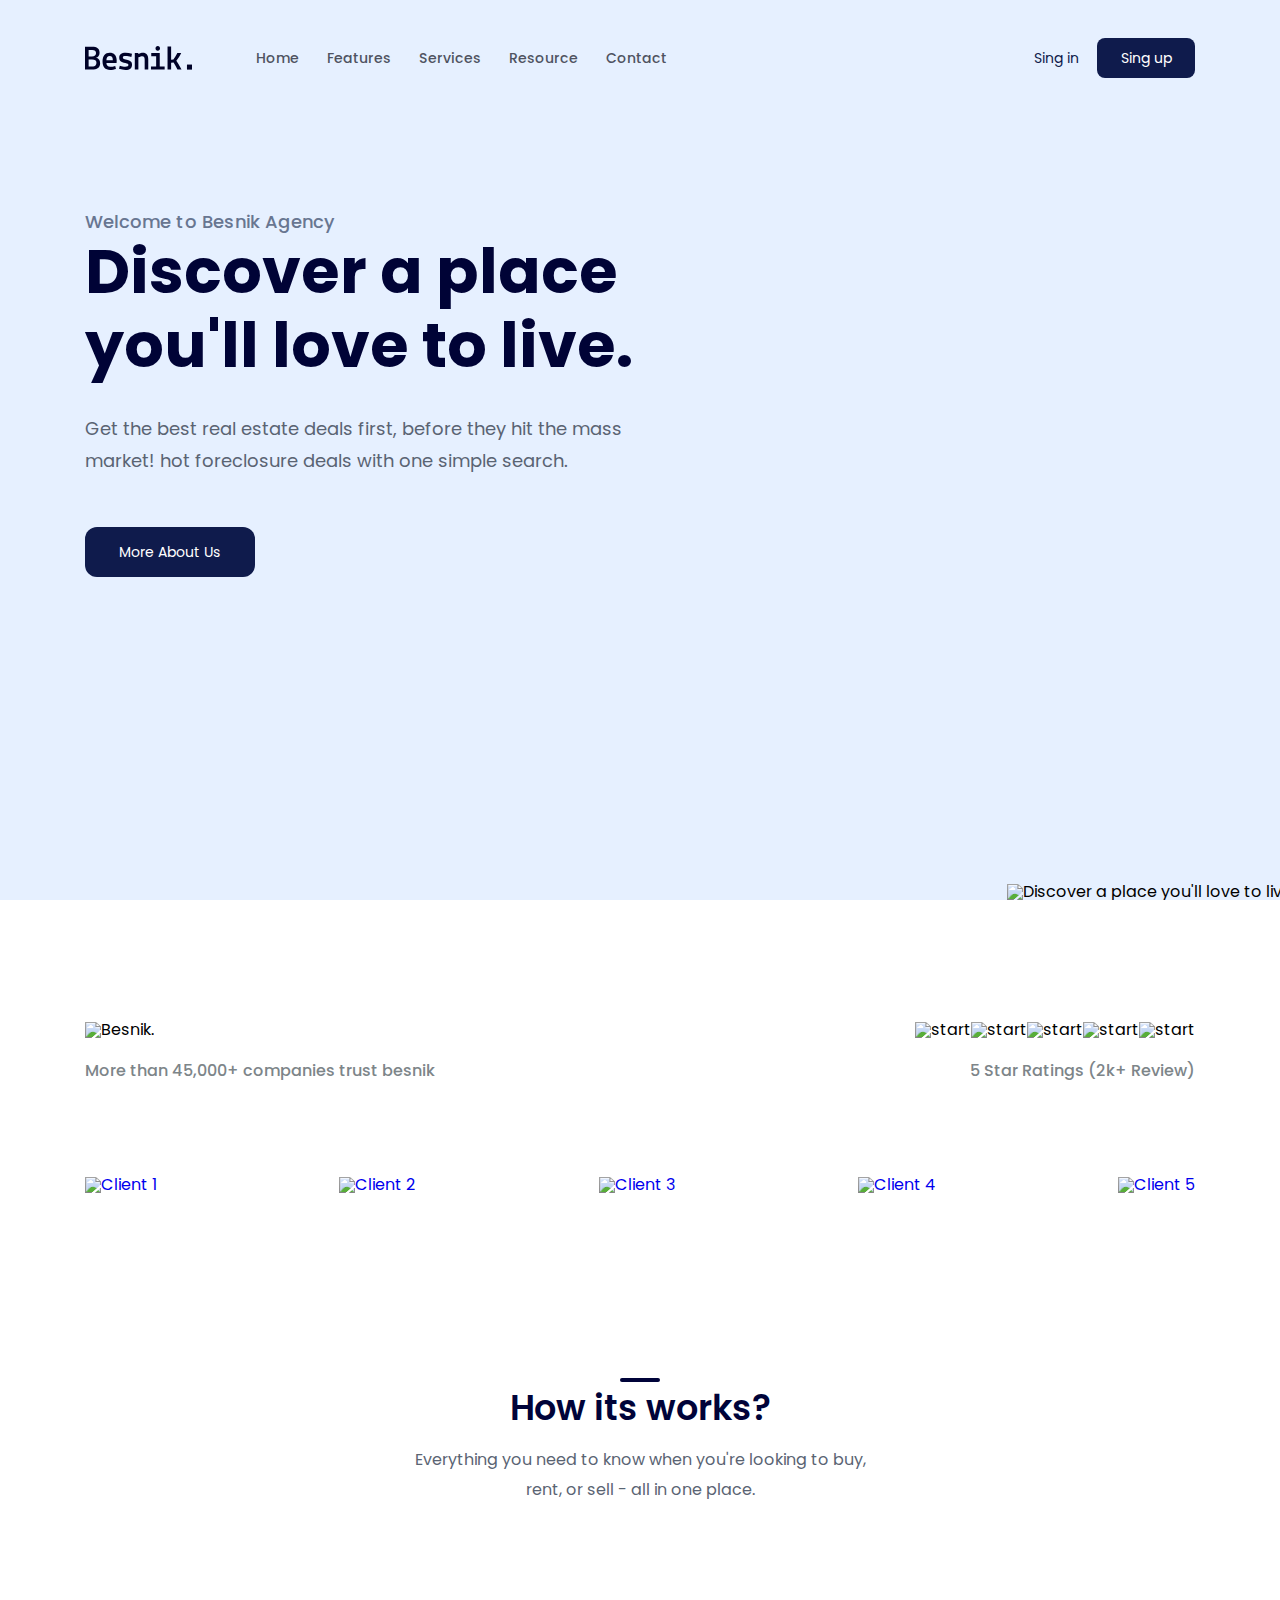
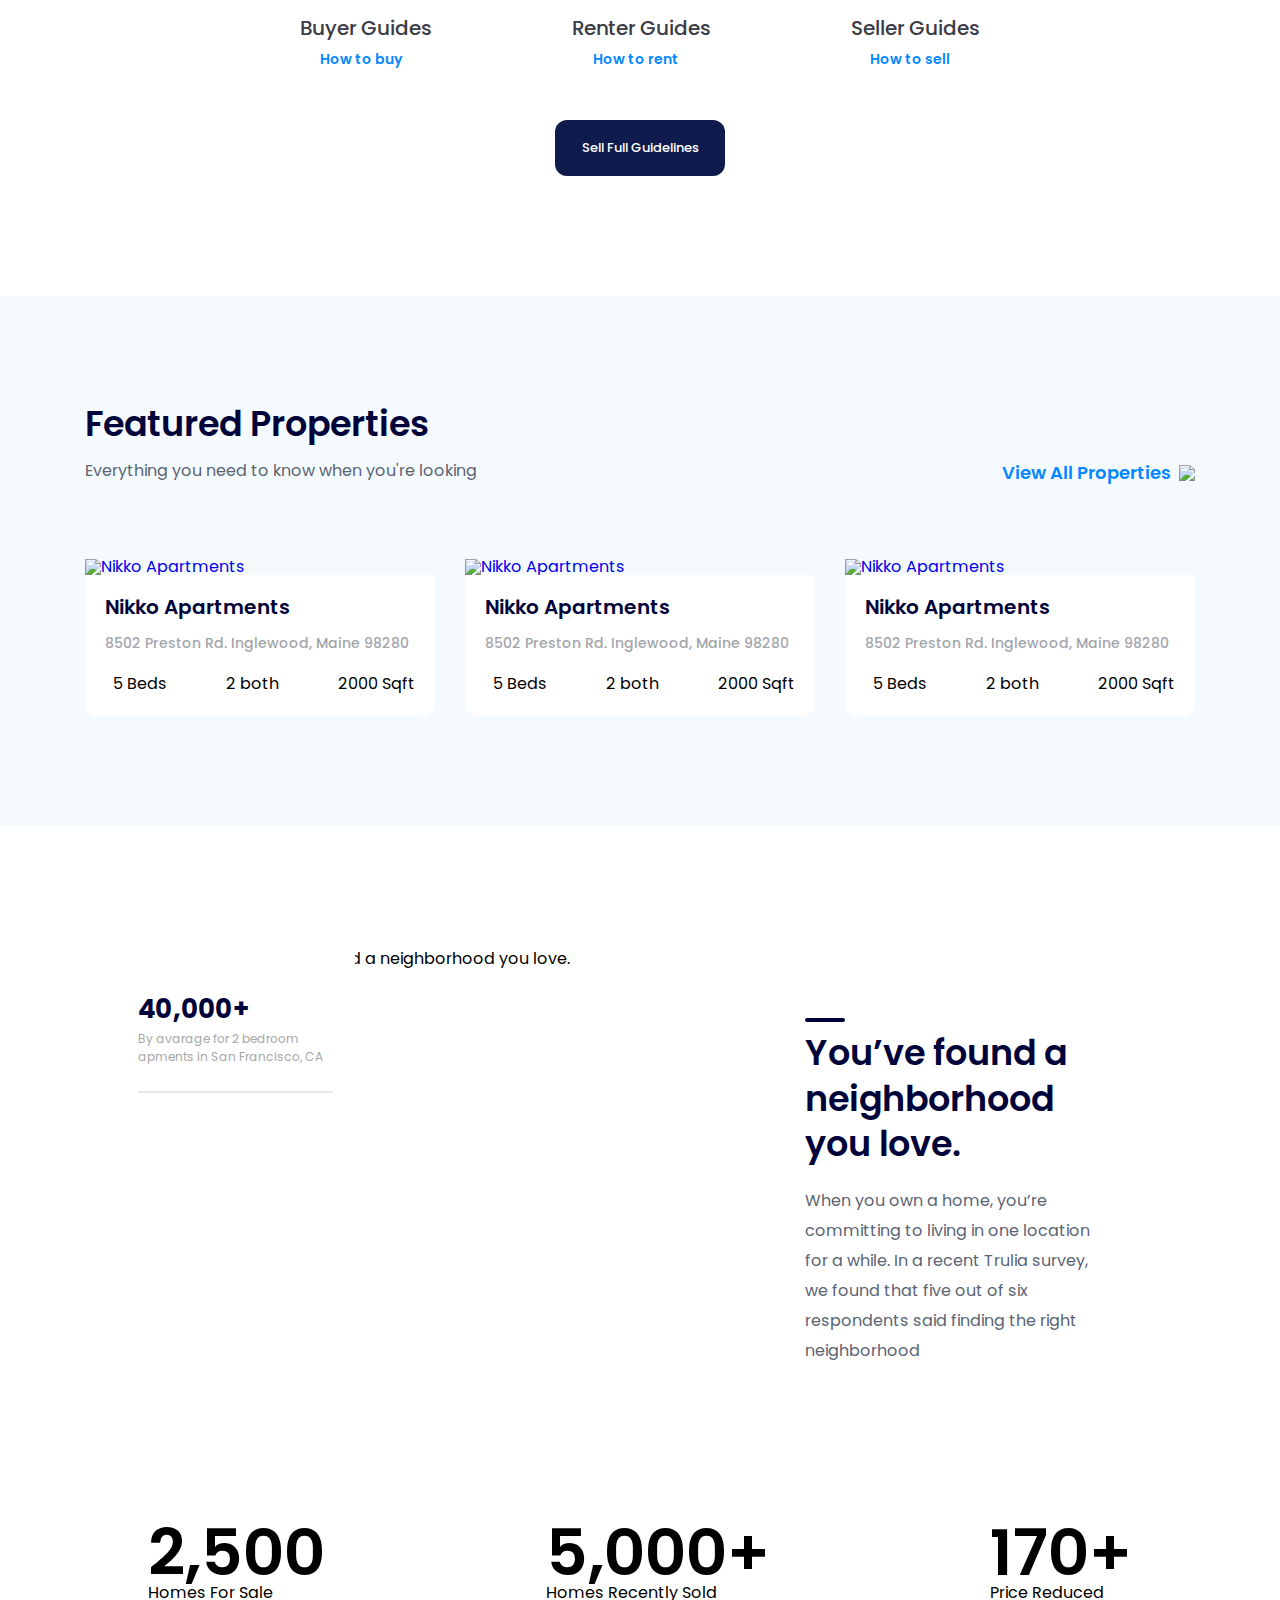
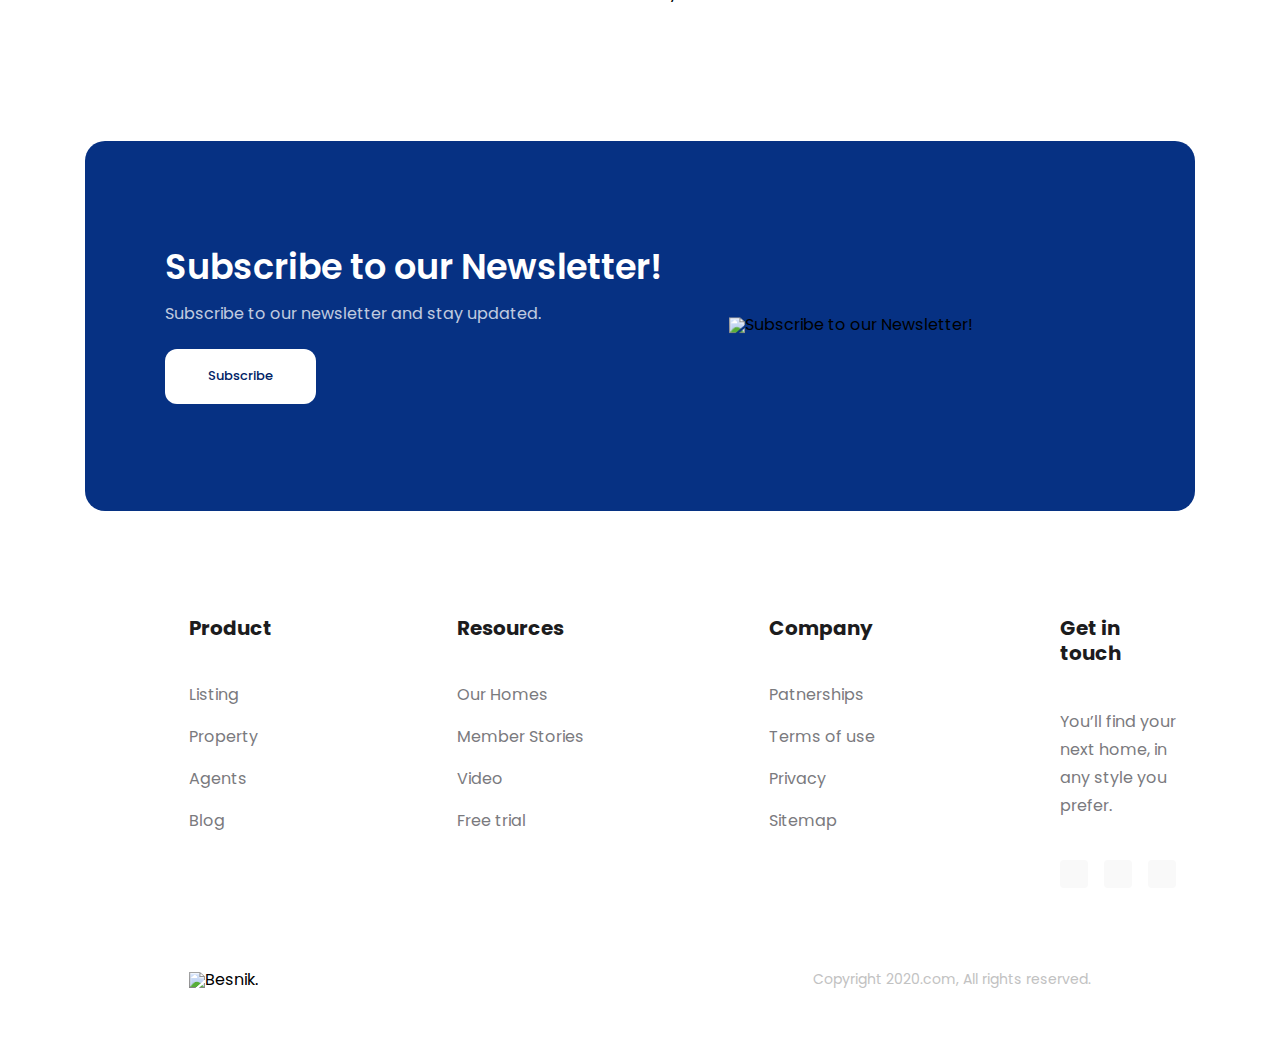
==== project-1/index.html @ ed8b2996 "first commit" ====
<!DOCTYPE html>
<html lang="en">
    <head>
        <meta charset="UTF-8" />
        <meta http-equiv="X-UA-Compatible" content="IE=edge" />
        <meta name="viewport" content="width=device-width, initial-scale=1.0" />
        <title>Project 01</title>
        <link rel="stylesheet" href="./assets/css/reset.css" />
        <link rel="stylesheet" href="./assets/fonts/stylesheet.css" />
        <link rel="stylesheet" href="./assets/css/style.css" />
    </head>
    <body>
        <main>
            <!-- Header -->
            <header class="header">
                <div class="content">
                    <!-- navbar -->
                    <nav class="navbar">
                        <img src="./assets/img/logo.svg" alt="Besnik." />
                        <ul>
                            <li><a href="#!">Home</a></li>
                            <li><a href="#!">Features</a></li>
                            <li><a href="#!">Services</a></li>
                            <li><a href="#!">Resource</a></li>
                            <li><a href="#!">Contact</a></li>
                        </ul>
                        <div class="actions">
                            <a href="#!" class="link-action">Sing in</a
                            ><a href="#!" class="btn btn-action">Sing up</a>
                        </div>
                    </nav>

                    <!-- hero -->
                    <div class="hero">
                        <div class="info">
                            <p class="sub-title">Welcome to Besnik Agency</p>
                            <h1 class="title">Discover a place you'll love to live.</h1>
                            <p class="desc">
                                Get the best real estate deals first, before they hit the
                                mass market! hot foreclosure deals with one simple search.
                            </p>
                            <a href="#!" class="btn hero-cta">More About Us</a>
                        </div>
                        <img
                            src="/assets/img/hero-img.svg"
                            class="hero-img"
                            alt="Discover a place you'll love to live."
                        />
                    </div>
                </div>
            </header>

            <!-- Clients -->
            <div class="clients">
                <div class="content">
                    <div class="row">
                        <img src="/assets/img/logo.svg" alt="Besnik." class="logo" />
                        <div class="starts">
                            <img src="/assets/img//start.svg" alt="start" class="start" />
                            <img src="/assets/img//start.svg" alt="start" class="start" />
                            <img src="/assets/img//start.svg" alt="start" class="start" />
                            <img src="/assets/img//start.svg" alt="start" class="start" />
                            <img src="/assets/img//start.svg" alt="start" class="start" />
                        </div>
                    </div>
                    <div class="row info">
                        <p class="desc">More than 45,000+ companies trust besnik</p>
                        <p class="desc">5 Star Ratings (2k+ Review)</p>
                    </div>
                    <div class="row images">
                        <a href="#!"
                            ><img
                                src="/assets/img/logo-1.png"
                                alt="Client 1"
                                class="client"
                        /></a>
                        <a href="#!"
                            ><img
                                src="/assets/img/logo-2.png"
                                alt="Client 2"
                                class="client"
                        /></a>
                        <a href="#!"
                            ><img
                                src="/assets/img/logo-3.png"
                                alt="Client 3"
                                class="client"
                        /></a>
                        <a href="#!"
                            ><img
                                src="/assets/img/logo-4.png"
                                alt="Client 4"
                                class="client"
                        /></a>
                        <a href="#!"
                            ><img
                                src="/assets/img/logo-5.png"
                                alt="Client 5"
                                class="client"
                        /></a>
                    </div>
                </div>
            </div>

            <!-- Guides -->
            <div class="guides">
                <div class="content">
                    <h2 class="sub-title">How its works?</h2>
                    <p class="desc">
                        Everything you need to know when you're looking to buy, rent, or
                        sell - all in one place.
                    </p>
                    <ul class="list">
                        <li class="item">
                            <img src="/assets/img/icon-1.svg" alt="" class="icon" />
                            <p class="label">Buyer Guides</p>
                            <a href="#!" class="link"
                                >How to buy
                                <img src="/assets/img/arrow.svg" class="arrow" alt="" />
                            </a>
                        </li>
                        <li class="item">
                            <img src="/assets/img/icon-2.svg" alt="" class="icon" />
                            <p class="label">Renter Guides</p>
                            <a href="#!" class="link"
                                >How to rent
                                <img src="/assets/img/arrow.svg" class="arrow" alt="" />
                            </a>
                        </li>
                        <li class="item">
                            <img src="/assets/img/icon-2.svg" alt="" class="icon" />
                            <p class="label">Seller Guides</p>
                            <a href="#!" class="link"
                                >How to sell
                                <img src="/assets/img/arrow.svg" class="arrow" alt="" />
                            </a>
                        </li>
                    </ul>
                    <a href="#!" class="btn guide-cta">Sell Full Guidelines</a>
                </div>
            </div>

            <!-- Featured -->
            <div class="featured">
                <div class="content">
                    <h2 class="sub-title">Featured Properties</h2>
                    <div class="row">
                        <span>Everything you need to know when you're looking</span>
                        <a href="#1" class="link">
                            <span>View All Properties</span>
                            <img src="/assets/img/arrow.svg" class="arrow" />
                        </a>
                    </div>

                    <div class="list">
                        <div class="item">
                            <a href="#1">
                                <img
                                    src="/assets/img/feature-1.png"
                                    alt="Nikko Apartments"
                                    class="thumb"
                                />
                            </a>
                            <div class="body">
                                <h3 class="title"><a href="#1">Nikko Apartments</a></h3>
                                <p class="desc">
                                    8502 Preston Rd. Inglewood, Maine 98280
                                </p>
                                <div class="info">
                                    <div class="detail">
                                        <img
                                            src="/assets/img/beds.svg"
                                            alt=""
                                            class="icon"
                                        />
                                        <span class="label">5 Beds</span>
                                    </div>
                                    <div class="detail">
                                        <img
                                            src="/assets/img/both.svg"
                                            alt=""
                                            class="icon"
                                        />
                                        <span class="label">2 both</span>
                                    </div>
                                    <dic class="detail">
                                        <img
                                            src="/assets/img/sqft.svg"
                                            alt=""
                                            class="icon"
                                        />
                                        <span class="label">2000 Sqft</span>
                                    </dic>
                                </div>
                            </div>
                        </div>
                        <div class="item">
                            <a href="#1">
                                <img
                                    src="/assets/img/feature-2.png"
                                    alt="Nikko Apartments"
                                    class="thumb"
                                />
                            </a>
                            <div class="body">
                                <h3 class="title"><a href="#1">Nikko Apartments</a></h3>
                                <p class="desc">
                                    8502 Preston Rd. Inglewood, Maine 98280
                                </p>
                                <div class="info">
                                    <div class="detail">
                                        <img
                                            src="/assets/img/beds.svg"
                                            alt=""
                                            class="icon"
                                        />
                                        <span class="label">5 Beds</span>
                                    </div>
                                    <div class="detail">
                                        <img
                                            src="/assets/img/both.svg"
                                            alt=""
                                            class="icon"
                                        />
                                        <span class="label">2 both</span>
                                    </div>
                                    <dic class="detail">
                                        <img
                                            src="/assets/img/sqft.svg"
                                            alt=""
                                            class="icon"
                                        />
                                        <span class="label">2000 Sqft</span>
                                    </dic>
                                </div>
                            </div>
                        </div>
                        <div class="item">
                            <a href="#1">
                                <img
                                    src="/assets/img/feature-3.png"
                                    alt="Nikko Apartments"
                                    class="thumb"
                                />
                            </a>
                            <div class="body">
                                <h3 class="title">
                                    <a href="#1" class="line-clamp">Nikko Apartments</a>
                                </h3>
                                <p class="desc line-clamp" style="--line-clamp: 3">
                                    8502 Preston Rd. Inglewood, Maine 98280
                                </p>
                                <div class="info">
                                    <div class="detail">
                                        <img
                                            src="/assets/img/beds.svg"
                                            alt=""
                                            class="icon"
                                        />
                                        <span class="label">5 Beds</span>
                                    </div>
                                    <div class="detail">
                                        <img
                                            src="/assets/img/both.svg"
                                            alt=""
                                            class="icon"
                                        />
                                        <span class="label">2 both</span>
                                    </div>
                                    <dic class="detail">
                                        <img
                                            src="/assets/img/sqft.svg"
                                            alt=""
                                            class="icon"
                                        />
                                        <span class="label">2000 Sqft</span>
                                    </dic>
                                </div>
                            </div>
                        </div>
                    </div>
                </div>
            </div>

            <!-- Stats -->
            <div class="stats">
                <div class="content">
                    <div class="row">
                        <div class="img-block">
                            <img
                                class="image"
                                src="/assets/img/img.avif"
                                alt="You’ve found a neighborhood you love."
                            />

                            <!-- Trend -->
                            <div class="stats-trend">
                                <div class="row">
                                    <strong class="value">40,000+</strong>
                                    <img
                                        src="/assets/img/arrow-trend.svg"
                                        alt=""
                                        class="icon"
                                    />
                                </div>
                                <p class="desc">
                                    By avarage for 2 bedroom apments in San Francisco, CA
                                </p>
                                <div class="separate"></div>

                                <!-- Avatar -->
                                <div class="avatar-block">
                                    <div class="avatar-group">
                                        <img
                                            src="/assets/img/avatar.jpg"
                                            alt=""
                                            class="avatar"
                                        />
                                        <img
                                            src="/assets/img/avatar-2.jpg"
                                            alt=""
                                            class="avatar"
                                        />
                                    </div>
                                    <div class="avatar-group">
                                        <img
                                            src="/assets/img/avatar.jpg"
                                            alt=""
                                            class="avatar"
                                        />
                                        <img
                                            src="/assets/img/avatar-2.jpg"
                                            alt=""
                                            class="avatar"
                                        />
                                        <img
                                            src="/assets/img/avatar.jpg"
                                            alt=""
                                            class="avatar"
                                        />
                                        <img
                                            src="/assets/img/avatar-2.jpg"
                                            alt=""
                                            class="avatar"
                                        />
                                    </div>
                                    <div class="avatar-group">
                                        <img
                                            src="/assets/img/avatar.jpg"
                                            alt=""
                                            class="avatar"
                                        />
                                        <img
                                            src="/assets/img/avatar-2.jpg"
                                            alt=""
                                            class="avatar"
                                        />
                                        <img
                                            src="/assets/img/avatar.jpg"
                                            alt=""
                                            class="avatar"
                                        />
                                    </div>
                                    <div class="avatar-group">
                                        <img
                                            src="/assets/img/avatar-1.jfif"
                                            alt=""
                                            class="avatar"
                                        />
                                        <img
                                            src="/assets/img/avatar-3.jfif"
                                            alt=""
                                            class="avatar"
                                        />
                                        <img
                                            src="/assets/img/avatar-1.jfif"
                                            alt=""
                                            class="avatar"
                                        />
                                        <img
                                            src="/assets/img/avatar-3.jfif"
                                            alt=""
                                            class="avatar"
                                        />
                                    </div>
                                    <div class="avatar-group">
                                        <img
                                            src="/assets/img/avatar-1.jfif"
                                            alt=""
                                            class="avatar"
                                        />
                                        <img
                                            src="/assets/img/avatar-3.jfif"
                                            alt=""
                                            class="avatar"
                                        />
                                    </div>
                                    <div class="avatar-group">
                                        <img
                                            src="/assets/img/avatar-1.jfif"
                                            alt=""
                                            class="avatar"
                                        />
                                        <img
                                            src="/assets/img/avatar-3.jfif"
                                            alt=""
                                            class="avatar"
                                        />
                                    </div>
                                    <div class="avatar-group">
                                        <img
                                            src="/assets/img/avatar-1.jfif"
                                            alt=""
                                            class="avatar"
                                        />
                                        <img
                                            src="/assets/img/avatar-3.jfif"
                                            alt=""
                                            class="avatar"
                                        />
                                    </div>
                                </div>
                            </div>
                        </div>
                        <div class="info">
                            <h2 class="sub-title">
                                You’ve found a neighborhood you love.
                            </h2>
                            <p class="desc">
                                When you own a home, you’re committing to living in one
                                location for a while. In a recent Trulia survey, we found
                                that five out of six respondents said finding the right
                                neighborhood
                            </p>
                        </div>
                    </div>
                    <div class="row-qty">
                        <div class="qty-item">
                            <strong class="value">2,500</strong>
                            <p class="desc">Homes For Sale</p>
                        </div>
                        <div class="qty-item">
                            <strong class="value">5,000+</strong>
                            <p class="desc">Homes Recently Sold</p>
                        </div>
                        <div class="qty-item">
                            <strong class="value">170+</strong>
                            <p class="desc">Price Reduced</p>
                        </div>
                    </div>
                </div>
            </div>

            <!-- Subscriptions -->
            <div class="subscriptions">
                <div class="content">
                    <div class="body">
                        <div class="info">
                            <h2 class="sub-title line-clamp">
                                Subscribe to our Newsletter!
                            </h2>
                            <div class="desc line-clamp" style="--line-clamp: 3">
                                Subscribe to our newsletter and stay updated.
                            </div>
                            <a href="#!" class="link btn">Subscribe</a>
                        </div>
                        <img
                            src="/assets/img/newletter.svg"
                            alt="Subscribe to our Newsletter!"
                            class="image"
                        />
                    </div>
                </div>
            </div>

            <!-- Footer -->
            <footer class="footer">
                <div class="content">
                    <div class="row">
                        <div class="column">
                            <h3 class="heading">Product</h3>
                            <ul class="list">
                                <li class="item">
                                    <a href="#!" class="link">Listing</a>
                                </li>
                                <li class="item">
                                    <a href="#!" class="link">Property</a>
                                </li>
                                <li class="item">
                                    <a href="#!" class="link">Agents</a>
                                </li>
                                <li class="item">
                                    <a href="#!" class="link">Blog</a>
                                </li>
                            </ul>
                        </div>
                        <div class="column">
                            <h3 class="heading">Resources</h3>
                            <ul class="list">
                                <li class="item">
                                    <a href="#!" class="link">Our Homes</a>
                                </li>
                                <li class="item">
                                    <a href="#!" class="link">Member Stories</a>
                                </li>
                                <li class="item">
                                    <a href="#!" class="link">Video</a>
                                </li>
                                <li class="item">
                                    <a href="#!" class="link">Free trial</a>
                                </li>
                            </ul>
                        </div>
                        <div class="column">
                            <h3 class="heading">Company</h3>
                            <ul class="list">
                                <li class="item">
                                    <a href="#!" class="link">Patnerships</a>
                                </li>
                                <li class="item">
                                    <a href="#!" class="link">Terms of use</a>
                                </li>
                                <li class="item">
                                    <a href="#!" class="link">Privacy</a>
                                </li>
                                <li class="item">
                                    <a href="#!" class="link">Sitemap</a>
                                </li>
                            </ul>
                        </div>
                        <div class="column">
                            <h3 class="heading">Get in touch</h3>
                            <p class="desc">
                                You’ll find your next home, in any style you prefer.
                            </p>
                            <div class="socials">
                                <a href="#!" class="social-link">
                                    <img
                                        src="/assets/img/facebook.svg"
                                        alt=""
                                        class="social-icon"
                                    />
                                </a>
                                <a href="#!" class="social-link">
                                    <img
                                        src="/assets/img/twitter.svg"
                                        alt=""
                                        class="social-icon"
                                    />
                                </a>
                                <a href="#!" class="social-link">
                                    <img
                                        src="/assets/img//linkedin.svg"
                                        alt=""
                                        class="social-icon"
                                    />
                                </a>
                            </div>
                        </div>
                    </div>
                    <div class="row-copyright">
                        <img src="/assets/img/logo.svg" alt="Besnik." class="logo" />
                        <p class="copyright">Copyright 2020.com, All rights reserved.</p>
                    </div>
                </div>
            </footer>
        </main>
    </body>
</html>
---- project-1/assets/fonts/stylesheet.css ----
@font-face {
    font-family: 'Poppins';
    src: url('Poppins/Poppins-BoldItalic.woff2') format('woff2'),
        url('Poppins/Poppins-BoldItalic.woff') format('woff');
    font-weight: bold;
    font-style: italic;
    font-display: swap;
}

@font-face {
    font-family: 'Poppins';
    src: url('Poppins/Poppins-ExtraBold.woff2') format('woff2'),
        url('Poppins/Poppins-ExtraBold.woff') format('woff');
    font-weight: bold;
    font-style: normal;
    font-display: swap;
}

@font-face {
    font-family: 'Poppins';
    src: url('Poppins/Poppins-ExtraLightItalic.woff2') format('woff2'),
        url('Poppins/Poppins-ExtraLightItalic.woff') format('woff');
    font-weight: 200;
    font-style: italic;
    font-display: swap;
}

@font-face {
    font-family: 'Poppins';
    src: url('Poppins/Poppins-ExtraBoldItalic.woff2') format('woff2'),
        url('Poppins/Poppins-ExtraBoldItalic.woff') format('woff');
    font-weight: bold;
    font-style: italic;
    font-display: swap;
}

@font-face {
    font-family: 'Poppins';
    src: url('Poppins/Poppins-Bold.woff2') format('woff2'),
        url('Poppins/Poppins-Bold.woff') format('woff');
    font-weight: bold;
    font-style: normal;
    font-display: swap;
}

@font-face {
    font-family: 'Poppins';
    src: url('Poppins/Poppins-ExtraLight.woff2') format('woff2'),
        url('Poppins/Poppins-ExtraLight.woff') format('woff');
    font-weight: 200;
    font-style: normal;
    font-display: swap;
}

@font-face {
    font-family: 'Poppins';
    src: url('Poppins/Poppins-Black.woff2') format('woff2'),
        url('Poppins/Poppins-Black.woff') format('woff');
    font-weight: 900;
    font-style: normal;
    font-display: swap;
}

@font-face {
    font-family: 'Poppins';
    src: url('Poppins/Poppins-BlackItalic.woff2') format('woff2'),
        url('Poppins/Poppins-BlackItalic.woff') format('woff');
    font-weight: 900;
    font-style: italic;
    font-display: swap;
}

@font-face {
    font-family: 'Poppins';
    src: url('Poppins/Poppins-ThinItalic.woff2') format('woff2'),
        url('Poppins/Poppins-ThinItalic.woff') format('woff');
    font-weight: 100;
    font-style: italic;
    font-display: swap;
}

@font-face {
    font-family: 'Poppins';
    src: url('Poppins/Poppins-Thin.woff2') format('woff2'),
        url('Poppins/Poppins-Thin.woff') format('woff');
    font-weight: 100;
    font-style: normal;
    font-display: swap;
}

@font-face {
    font-family: 'Poppins';
    src: url('Poppins/Poppins-Light.woff2') format('woff2'),
        url('Poppins/Poppins-Light.woff') format('woff');
    font-weight: 300;
    font-style: normal;
    font-display: swap;
}

@font-face {
    font-family: 'Poppins';
    src: url('Poppins/Poppins-SemiBoldItalic.woff2') format('woff2'),
        url('Poppins/Poppins-SemiBoldItalic.woff') format('woff');
    font-weight: 600;
    font-style: italic;
    font-display: swap;
}

@font-face {
    font-family: 'Poppins';
    src: url('Poppins/Poppins-LightItalic.woff2') format('woff2'),
        url('Poppins/Poppins-LightItalic.woff') format('woff');
    font-weight: 300;
    font-style: italic;
    font-display: swap;
}

@font-face {
    font-family: 'Poppins';
    src: url('Poppins/Poppins-SemiBold.woff2') format('woff2'),
        url('Poppins/Poppins-SemiBold.woff') format('woff');
    font-weight: 600;
    font-style: normal;
    font-display: swap;
}

@font-face {
    font-family: 'Poppins';
    src: url('Poppins/Poppins-Italic.woff2') format('woff2'),
        url('Poppins/Poppins-Italic.woff') format('woff');
    font-weight: normal;
    font-style: italic;
    font-display: swap;
}

@font-face {
    font-family: 'Poppins';
    src: url('Poppins/Poppins-Regular.woff2') format('woff2'),
        url('Poppins/Poppins-Regular.woff') format('woff');
    font-weight: normal;
    font-style: normal;
    font-display: swap;
}

@font-face {
    font-family: 'Poppins';
    src: url('Poppins/Poppins-MediumItalic.woff2') format('woff2'),
        url('Poppins/Poppins-MediumItalic.woff') format('woff');
    font-weight: 500;
    font-style: italic;
    font-display: swap;
}

@font-face {
    font-family: 'Poppins';
    src: url('Poppins/Poppins-Medium.woff2') format('woff2'),
        url('Poppins/Poppins-Medium.woff') format('woff');
    font-weight: 500;
    font-style: normal;
    font-display: swap;
}
---- project-1/assets/css/style.css ----
* {
    box-sizing: border-box;
}

:root {
    --primary-color: #0f1b4c;
}

html {
    font-size: 62.5%;
}

body {
    font-size: 1.6rem;
    font-family: Poppins;
}

/* Commons */
a {
    text-decoration: none;
}

.content {
    max-width: 1110px;
    width: calc(100% - 48px);
    margin: 0 auto;
}

.btn {
    min-width: 98px;
    padding: 18px 16px;
    border-radius: 12px;
    background-color: var(--primary-color);
    display: inline-block;
    text-align: center;
    font-size: 1.4rem;
    text-align: center;
    color: #ffffff;
}

.btn:hover {
    opacity: 0.9;
}

.line-clamp {
    display: -webkit-box;
    -webkit-line-clamp: var(--line-clamp, 2);
    -webkit-box-orient: vertical;
    overflow: hidden;
}

/* Header */
.header {
    position: relative;
    background-color: #e6f0ff;
    height: 100vh;
}

.navbar {
    padding-top: 38px;
    display: flex;
    align-items: center;
}

.navbar ul {
    display: flex;
    margin-left: 50px;
}

.navbar ul a {
    padding: 4px 14px;
    font-weight: 500;
    font-size: 1.4rem;
    line-height: 21px;
    color: #4f5361;
}

.navbar ul a:hover {
    text-decoration: underline;
}

.actions {
    margin-left: auto;
    font-size: 1.4rem;
    color: #4f5361;
}

.link-action {
    color: var(--primary-color);
}

.btn-action {
    padding: 13px 16px;
    margin-left: 18px;
    border-radius: 8px;
}

.hero {
    margin-top: 130px;
}

.hero .info {
    width: 50%;
}

.hero .sub-title {
    font-weight: 500;
    font-size: 1.8rem;
    line-height: 27px;
    letter-spacing: 0.01em;
    color: #687691;
}

.hero .title {
    font-weight: 700;
    font-size: 6.2rem;
    line-height: 1.19;
    color: #000336;
}

.hero .desc {
    margin-top: 30px;
    font-weight: 400;
    font-size: 1.8rem;
    line-height: 1.78;
    color: #5a6473;
}

.hero-cta {
    margin-top: 50px;
    min-width: 170px;
}

.hero-img {
    position: absolute;
    right: calc((100vw - 1110px) / 2 - 100px);
    bottom: 0;
}

.clients {
    margin-top: 79px;
    padding: 43px 0 64px;
}

.clients .row {
    display: flex;
    justify-content: space-between;
    align-items: center;
}

.clients .starts {
    display: flex;
}

.clients .info {
    margin-top: 23px;
}

.clients .desc {
    font-weight: 500;
    font-size: 16px;
    line-height: 1.25;
    color: #7d8589;
}

.clients .images {
    margin-top: 96px;
}

.guides {
    margin-top: 40px;
    padding: 93px 0 79px;
    text-align: center;
}

.guides .sub-title {
    position: relative;
    font-weight: 600;
    font-size: 3.5rem;
    line-height: 1;
    color: #000339;
}

.guides .sub-title::before {
    content: "";
    display: block;
    position: absolute;
    top: -12px;
    left: 50%;
    transform: translateX(-50%);
    height: 4px;
    width: 40px;
    border-radius: 12px;
    background-color: #000339;
}

.guides .desc {
    margin: 20px auto 0;
    font-weight: 400;
    font-size: 1.6rem;
    line-height: 1.88;
    color: #5a6473;
    width: 41%;
}

.guides .list {
    margin-top: 70px;
    display: flex;
    justify-content: center;
    column-gap: 140px;
}
.guides .item {
    text-align: center;
}

.guides .label {
    margin-top: 26px;
    font-weight: 500;
    font-size: 20px;
    line-height: 1.1;
    color: #3b3c45;
}

.guides .link {
    display: block;
    margin-top: 10px;
    font-weight: 600;
    font-size: 1.4rem;
    line-height: 1.5;
    color: #0689ff;
}

.guides .arrow {
    margin-left: 8px;
}

.guide-cta {
    margin-top: 50px;
    min-width: 170px;
    font-weight: 500;
    font-size: 13px;
    line-height: 1.5;
    color: #ffffff;
}

.featured {
    margin-top: 41px;
    background-color: #f5fafe;
    display: flex;
}

.featured .sub-title {
    margin-top: 110px;
    font-weight: 600;
    font-size: 3.5rem;
    line-height: 1;
    color: #000339;
}

.featured .row {
    margin-top: 15px;
    display: flex;
    justify-content: space-between;
    font-weight: 400;
    font-size: 1.6rem;
    line-height: 1.88;
    color: #5a6473;
}

.featured .link {
    font-weight: 600;
    font-size: 1.8rem;
    color: #0689ff;
    display: flex;
    align-items: center;
}

.featured .arrow {
    margin-left: 8px;
}

.featured .list {
    margin-top: 70px;
    display: flex;
    gap: 30px;
    margin-bottom: 110px;
}

.featured .item {
    display: flex;
    flex-direction: column;
    flex: 1;
    border-radius: 12px;
}

.featured .item .thumb {
    height: 227px;
    object-fit: cover;
}

.featured .item .body {
    padding: 17px 20px 24px;
    background-color: #fff;
    border-bottom-left-radius: 12px;
    border-bottom-right-radius: 12px;
}

.featured .item .title a {
    font-weight: 600;
    font-size: 2rem;
    line-height: 1.5;
    color: #000339;
}

.featured .item .desc {
    font-weight: 500;
    font-size: 1.4rem;
    color: #a3a6ab;
    margin-top: 11px;
    word-break: break-all;
    line-height: 1.5;
}

.featured .item .info {
    margin-top: 22px;
    display: flex;
    justify-content: space-between;
}

.featured .detail {
    display: flex;
    align-items: center;
}

.featured .label {
    margin-left: 8px;
}

.stats {
    margin-top: 75px;
}

.stats .content {
    width: 1048px;
}

.stats .row {
    display: flex;
}

.stats .img-block,
.stats .info {
    position: relative;
    margin-top: 50px;
    width: 50%;
}

.stats .img-block .image {
    display: block;
    margin-left: auto;
    width: 400px;
    height: 460px;
    border-radius: 12px;
}

.stats .info {
    padding: 79px 0 0 165px;
}

.stats .sub-title {
    position: relative;
    width: 269px;
    font-weight: 600;
    font-size: 3.5rem;
    line-height: 1.29;
    color: #000339;
}

.stats .sub-title::before {
    content: "";
    display: block;
    position: absolute;
    top: -12px;
    left: 0;
    width: 40px;
    height: 4px;
    border-radius: 12px;
    background-color: #000339;
}

.stats .info .desc {
    width: 309px;
    margin-top: 20px;
    font-weight: 400;
    font-size: 1.6rem;
    line-height: 1.88;
    color: #5a6473;
}

.stats-trend {
    position: absolute;
    top: 0;
    left: 0;
    padding: 45px 22px 40px;
    border-radius: 0 0 12px 12px;
    background-color: #fff;
    width: 239px;
}

.stats-trend .row {
    display: flex;
    justify-content: space-between;
}

.stats-trend .value {
    font-weight: 700;
    font-size: 2.6rem;
    line-height: 1;
    letter-spacing: 0.01em;
    color: #000339;
}

.stats-trend .desc {
    margin-top: 8px;
    font-weight: 400;
    font-size: 1.2rem;
    line-height: 1.5;
    color: #a7a7a7;
}

.stats-trend .separate {
    margin-top: 25px;
    height: 1.2px;
    background: #e9e9e9;
}

.avatar-block {
    margin-top: 26px;
    display: flex;
    flex-wrap: wrap;
    column-gap: 14px;
    row-gap: 16px;
}

.avatar-block .avatar-group {
    display: flex;
}

.avatar-block .avatar {
    width: 16px;
    height: 16px;
    object-fit: cover;
    border-radius: 50%;
}

.avatar-block .avatar + .avatar {
    margin-left: -3px;
}

.stats .row-qty {
    display: flex;
    margin-top: 110px;
    justify-content: space-between;
    padding: 0 32px;
    margin-bottom: 50px;
}

.stats .row-qty .value {
    font-weight: 600;
    font-size: 6.4rem;
    line-height: 1;
    color: #000000;
}

.stats .row-qty.desc {
    margin-top: 22px;
    font-weight: 500;
    font-size: 18px;
    line-height: 1.5;
    color: #7b8087;
}

.subscriptions {
    padding-top: 51px;
}

.subscriptions .body {
    position: relative;
    margin-top: 39px;
    height: 370px;
    background: #063183;
    border-radius: 20px;
}

.subscriptions .info {
    width: 590px;
    padding-left: 80px;
    height: 100%;
    display: flex;
    flex-direction: column;
    justify-content: center;
}

.subscriptions .sub-title {
    font-weight: 600;
    font-size: 3.5rem;
    line-height: 1;
    color: #ffffff;
}

.subscriptions .desc {
    margin-top: 15px;
    font-weight: 400;
    font-size: 1.6rem;
    line-height: 1.88;
    color: #ffffff;
    opacity: 0.75;
}

.subscriptions .link {
    margin-top: 20px;
    width: 151px;
    background-color: #fff;
    font-weight: 500;
    font-size: 1.3rem;
    line-height: 1.4;
    color: #002366;
}

.subscriptions .image {
    position: absolute;
    top: 50%;
    transform: translateY(-54.5%);
    right: 20%;
}

.footer {
    margin-top: 55px;
    padding: 50px 165px 58px;
}

.footer .row {
    display: flex;
    column-gap: 185px;
}

.footer .heading {
    margin-bottom: 42px;
    font-weight: 700;
    font-size: 2rem;
    line-height: 1.25;
    color: #1c1c1d;
}

.footer .item {
    margin-top: 18px;
    font-weight: 400;
    font-size: 1.6rem;
    line-height: 1.5;
}

.footer .item a {
    color: #7a7a7e;
    white-space: nowrap;
}

.footer .desc {
    margin-top: 42px;
    font-weight: 400;
    font-size: 1.6rem;
    line-height: 1.75;
    color: #7a7a7e;
}

.footer .socials {
    margin-top: 40px;
    display: flex;
    column-gap: 16px;
}

.footer .social-link {
    display: flex;
    align-items: center;
    justify-content: center;
    width: 28px;
    height: 28px;
    border-radius: 4px;
    background-color: #f9f9f9;
}

.footer .row-copyright {
    display: flex;
    margin-top: 81px;
    justify-content: space-between;
    align-items: center;
}

.footer .copyright {
    font-weight: 400;
    font-size: 1.4rem;
    line-height: 1.5;
    color: #c2c2c2;
}
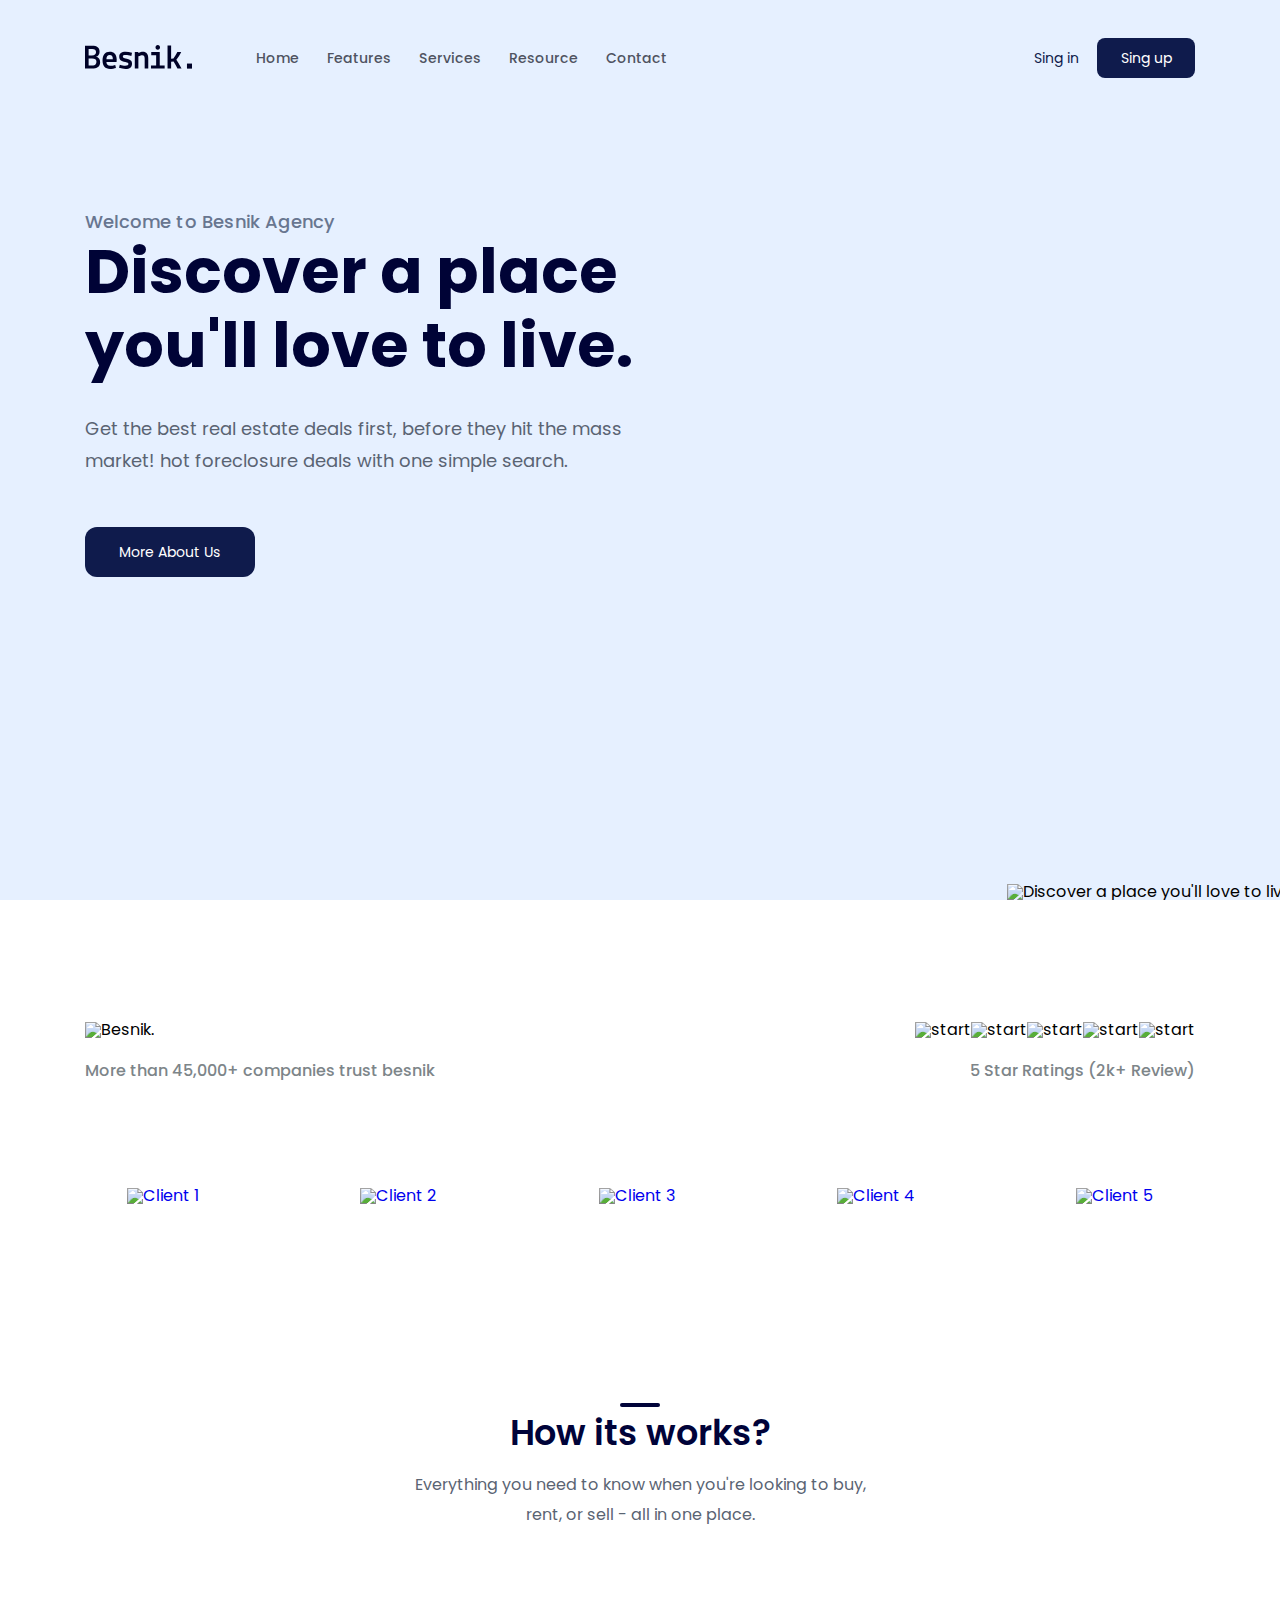
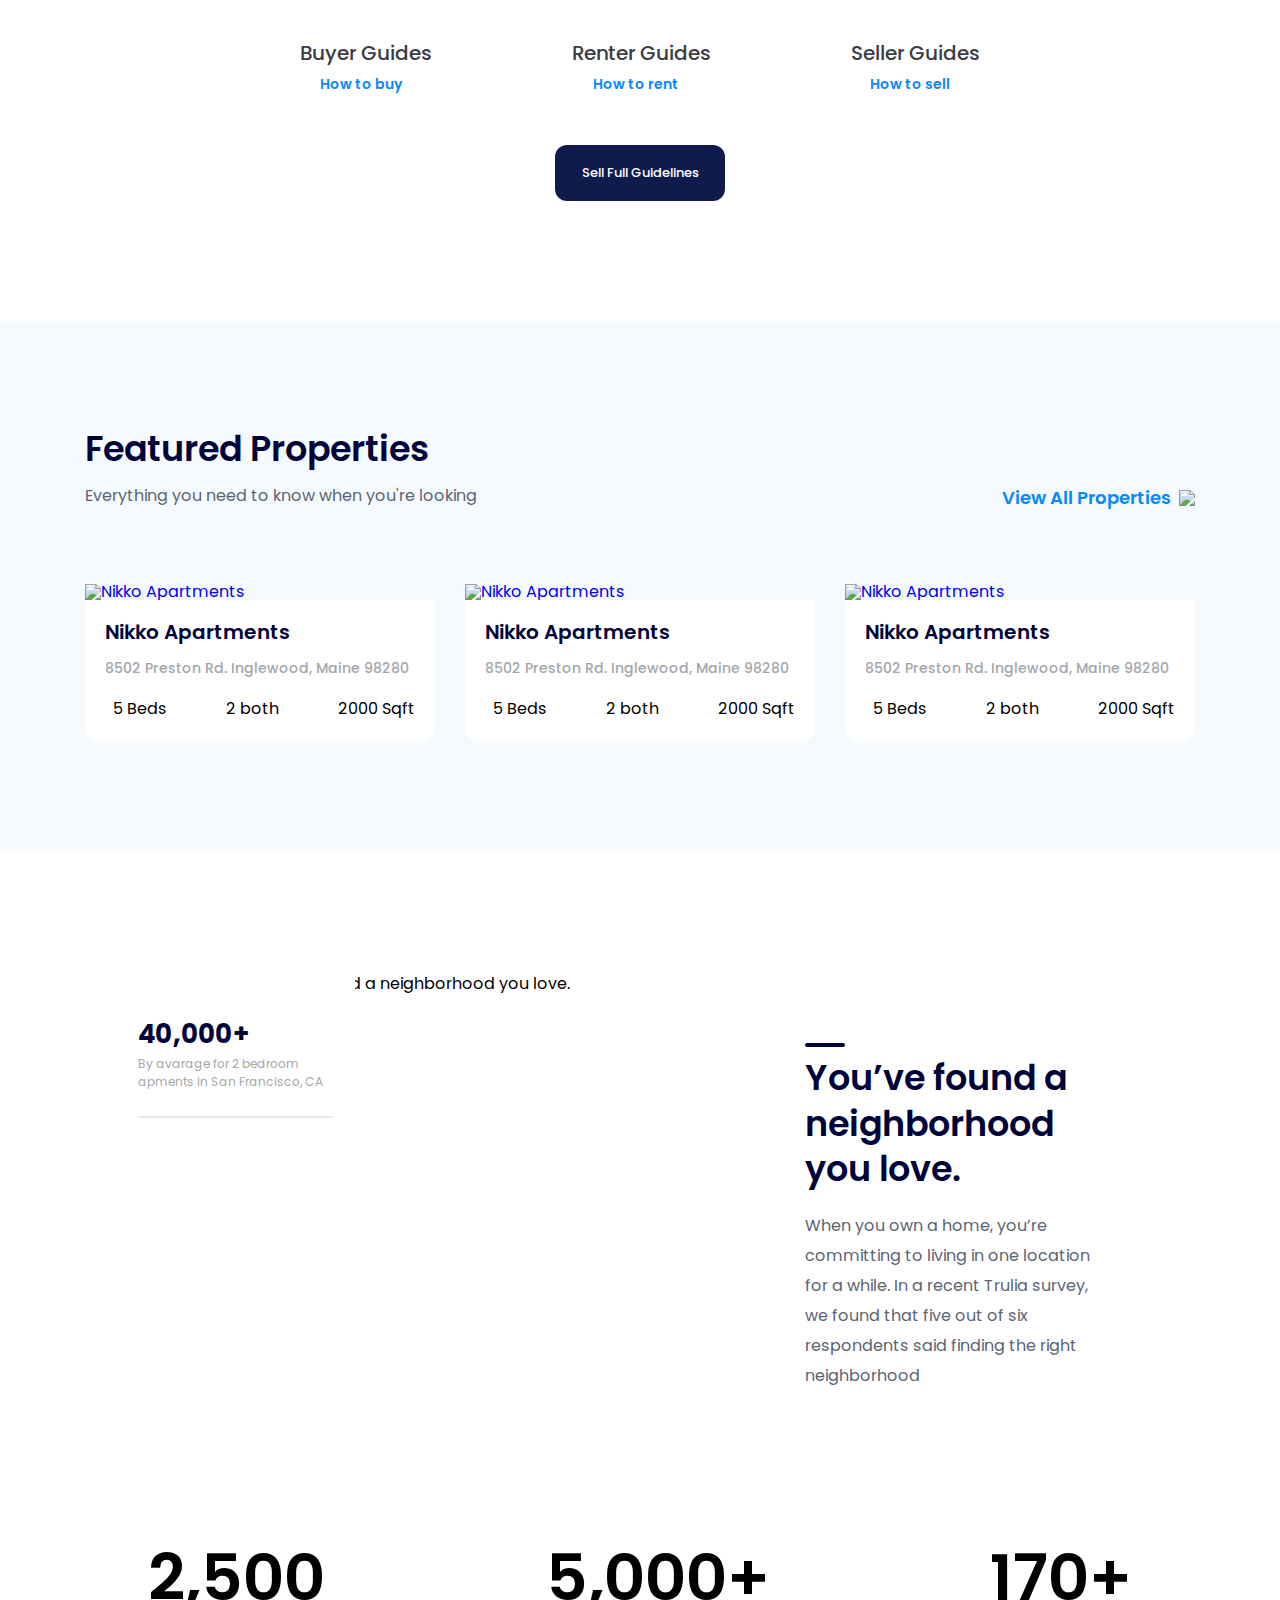
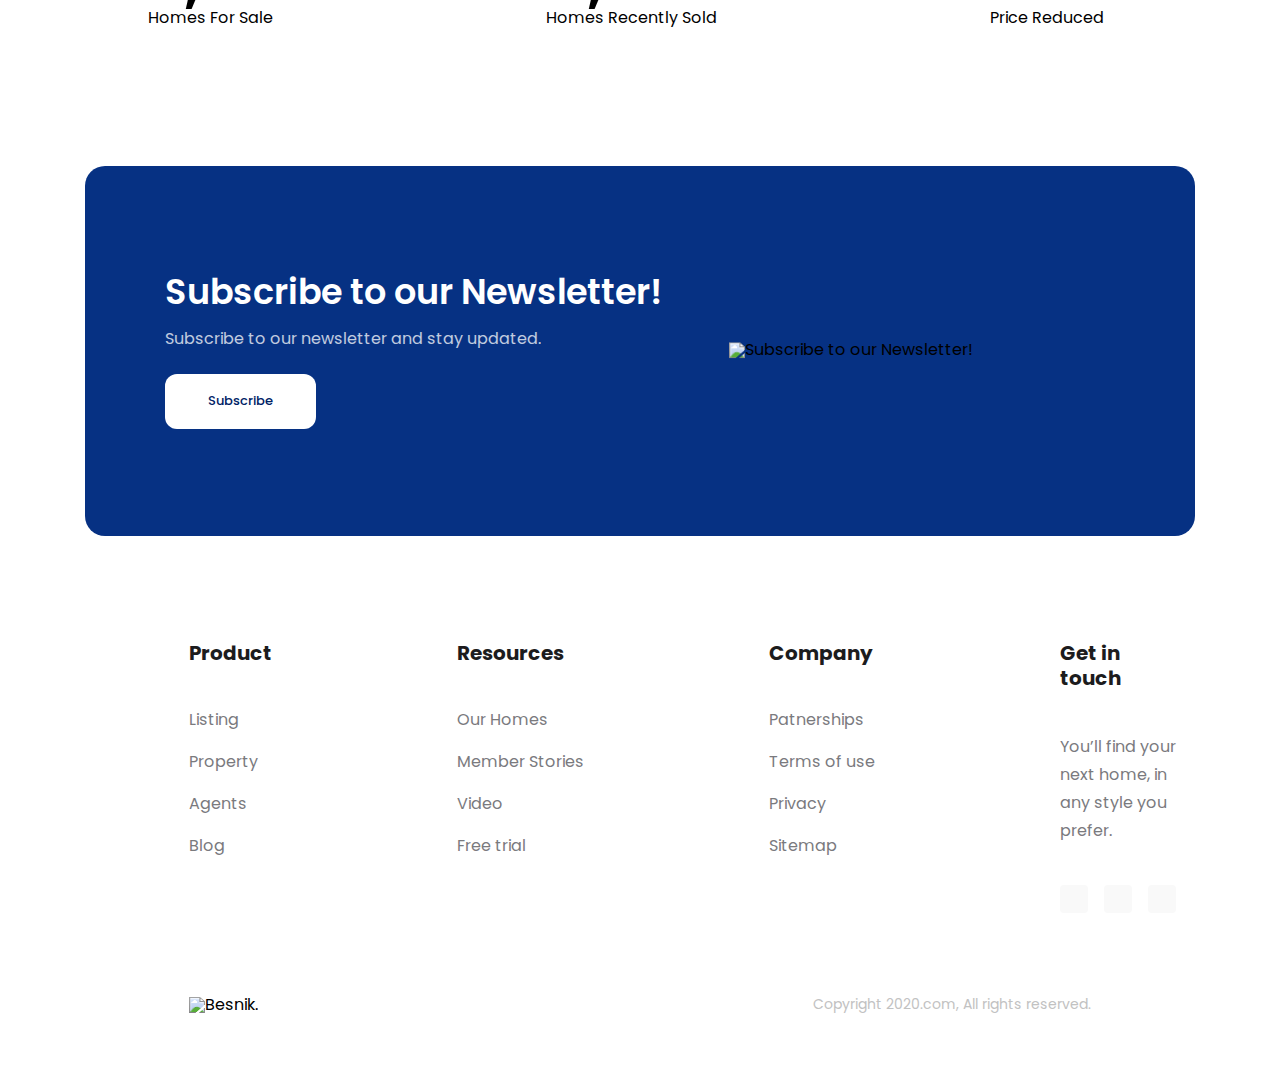
==== commit 280e39bc: "gix bug 1" ====
--- a/project-1/index.html
+++ b/project-1/index.html
@@ -16,7 +16,7 @@
                 <div class="content">
                     <!-- navbar -->
                     <nav class="navbar">
-                        <img src="./assets/img/logo.svg" alt="Besnik." />
+                        <a href="#1"><img src="./assets/img/logo.svg" alt="Besnik." /></a>
                         <ul>
                             <li><a href="#!">Home</a></li>
                             <li><a href="#!">Features</a></li>
--- a/project-1/assets/css/style.css
+++ b/project-1/assets/css/style.css
@@ -108,7 +108,7 @@
     font-size: 1.8rem;
     line-height: 27px;
     letter-spacing: 0.01em;
-    color: #687691;
+    color: #687690;
 }
 
 .hero .title {
@@ -139,7 +139,7 @@
 
 .clients {
     margin-top: 79px;
-    padding: 43px 0 64px;
+    padding: 43px 0 41px;
 }
 
 .clients .row {
@@ -164,7 +164,19 @@
 }
 
 .clients .images {
-    margin-top: 96px;
+    margin-top: 70px;
+}
+
+.clients .images a{
+    height: 90px;
+    padding: 0 42px;
+    display: flex;
+    align-items: center;
+}
+
+.clients .images a:hover{
+    box-shadow: 0px 10px 20px rgba(0, 0, 0, 0.1);
+    border-radius: 12px;
 }
 
 .guides {
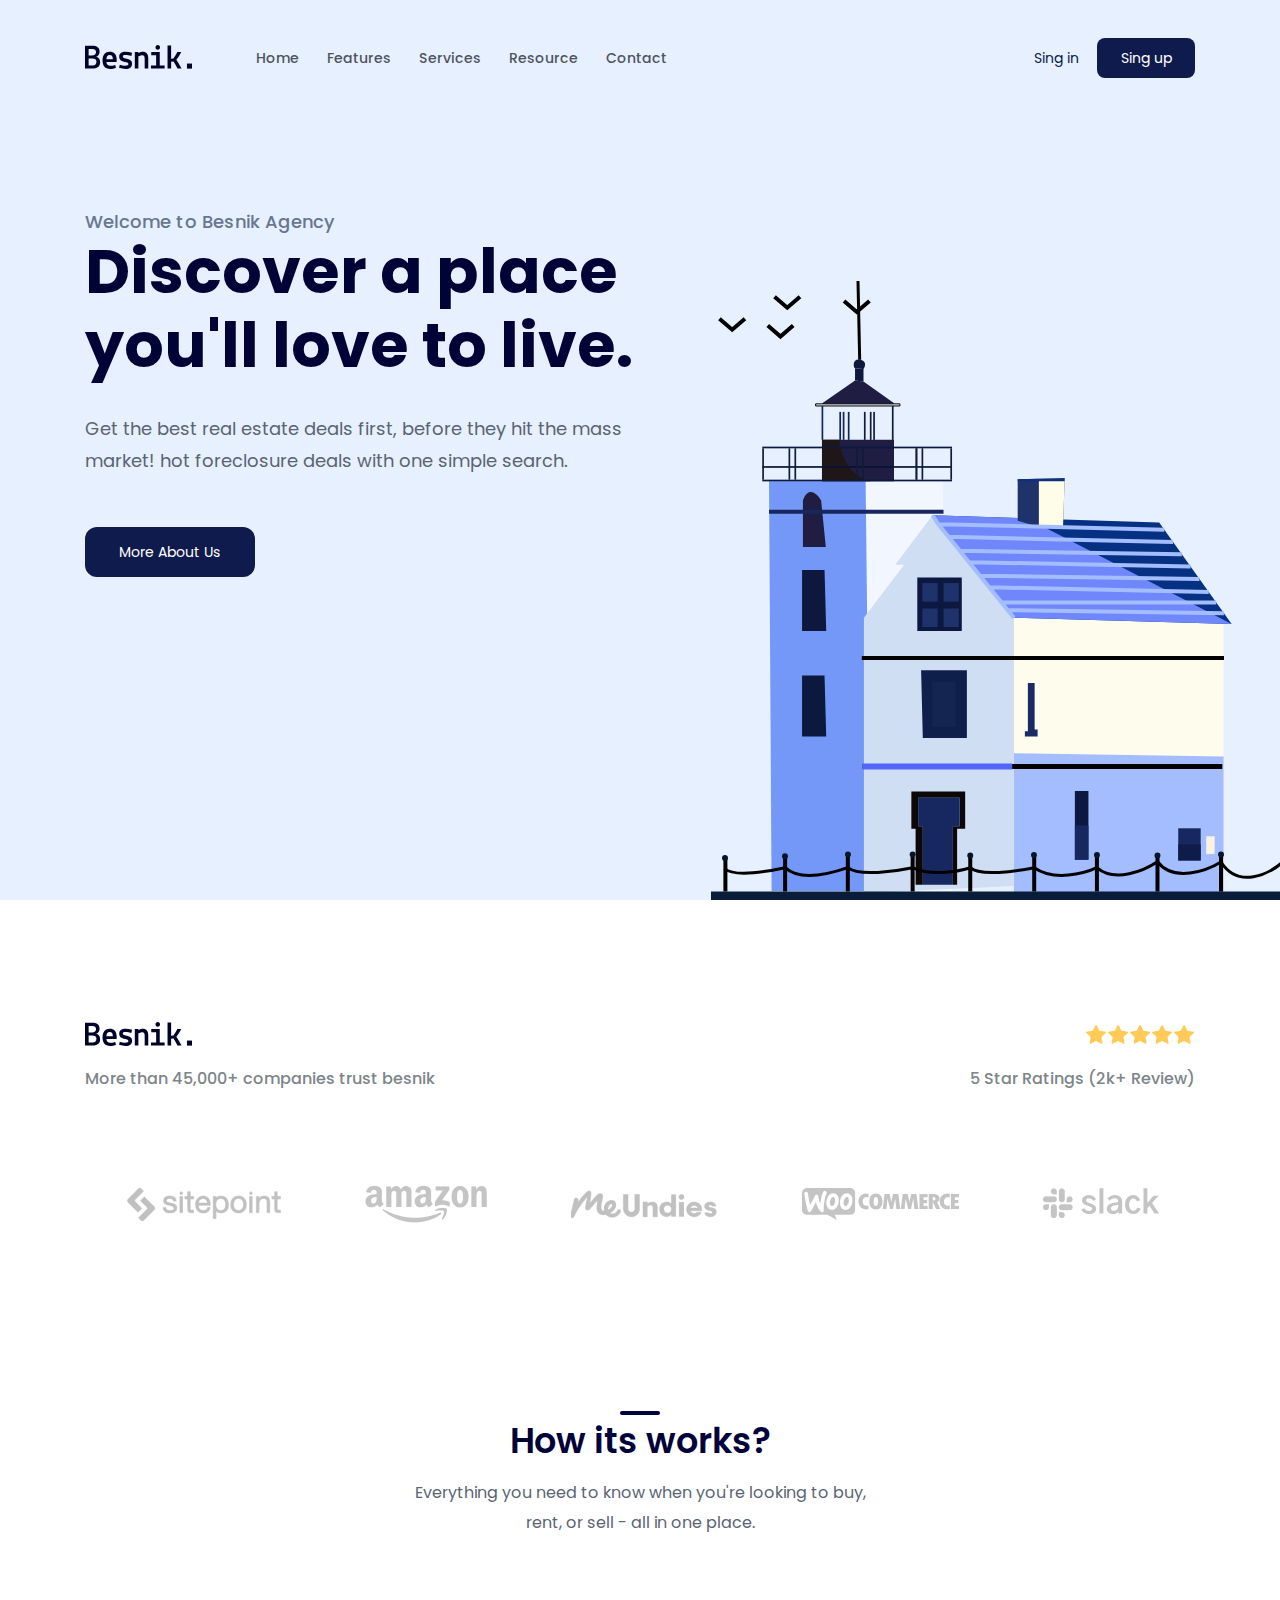
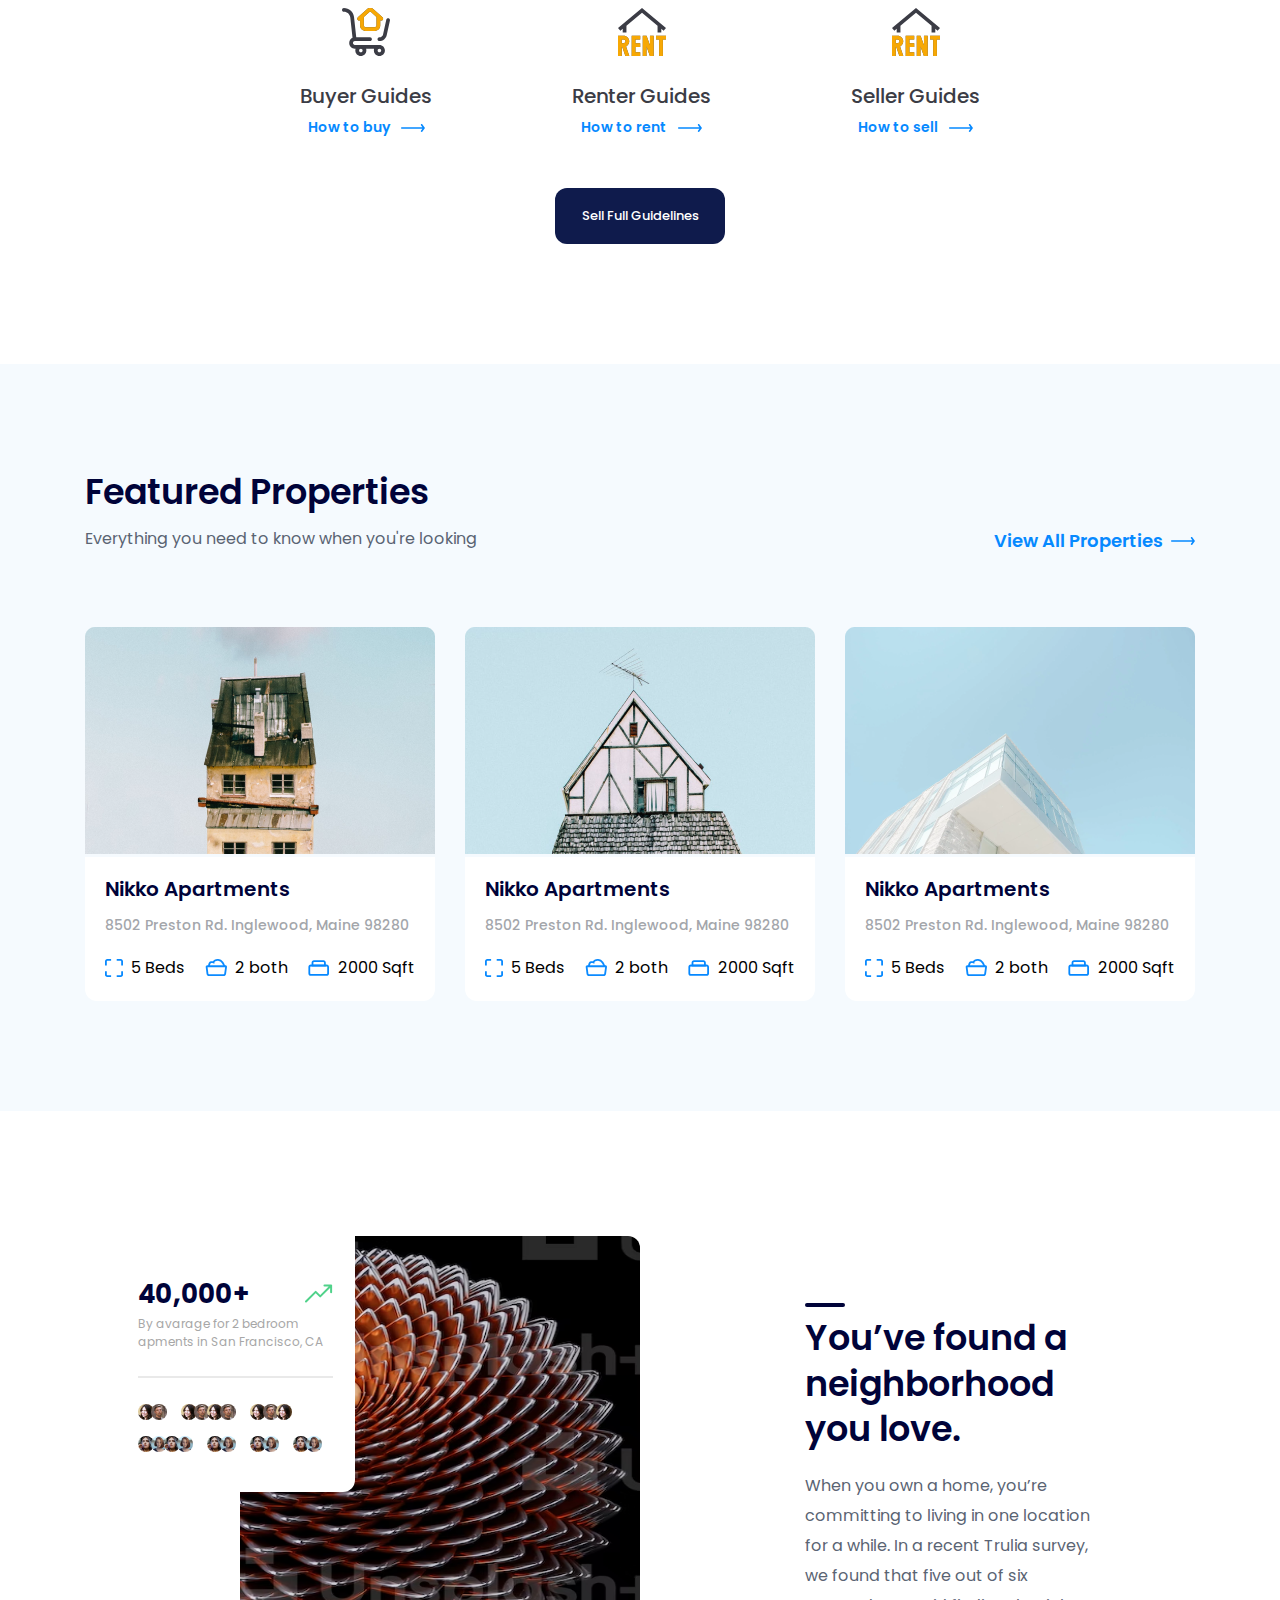
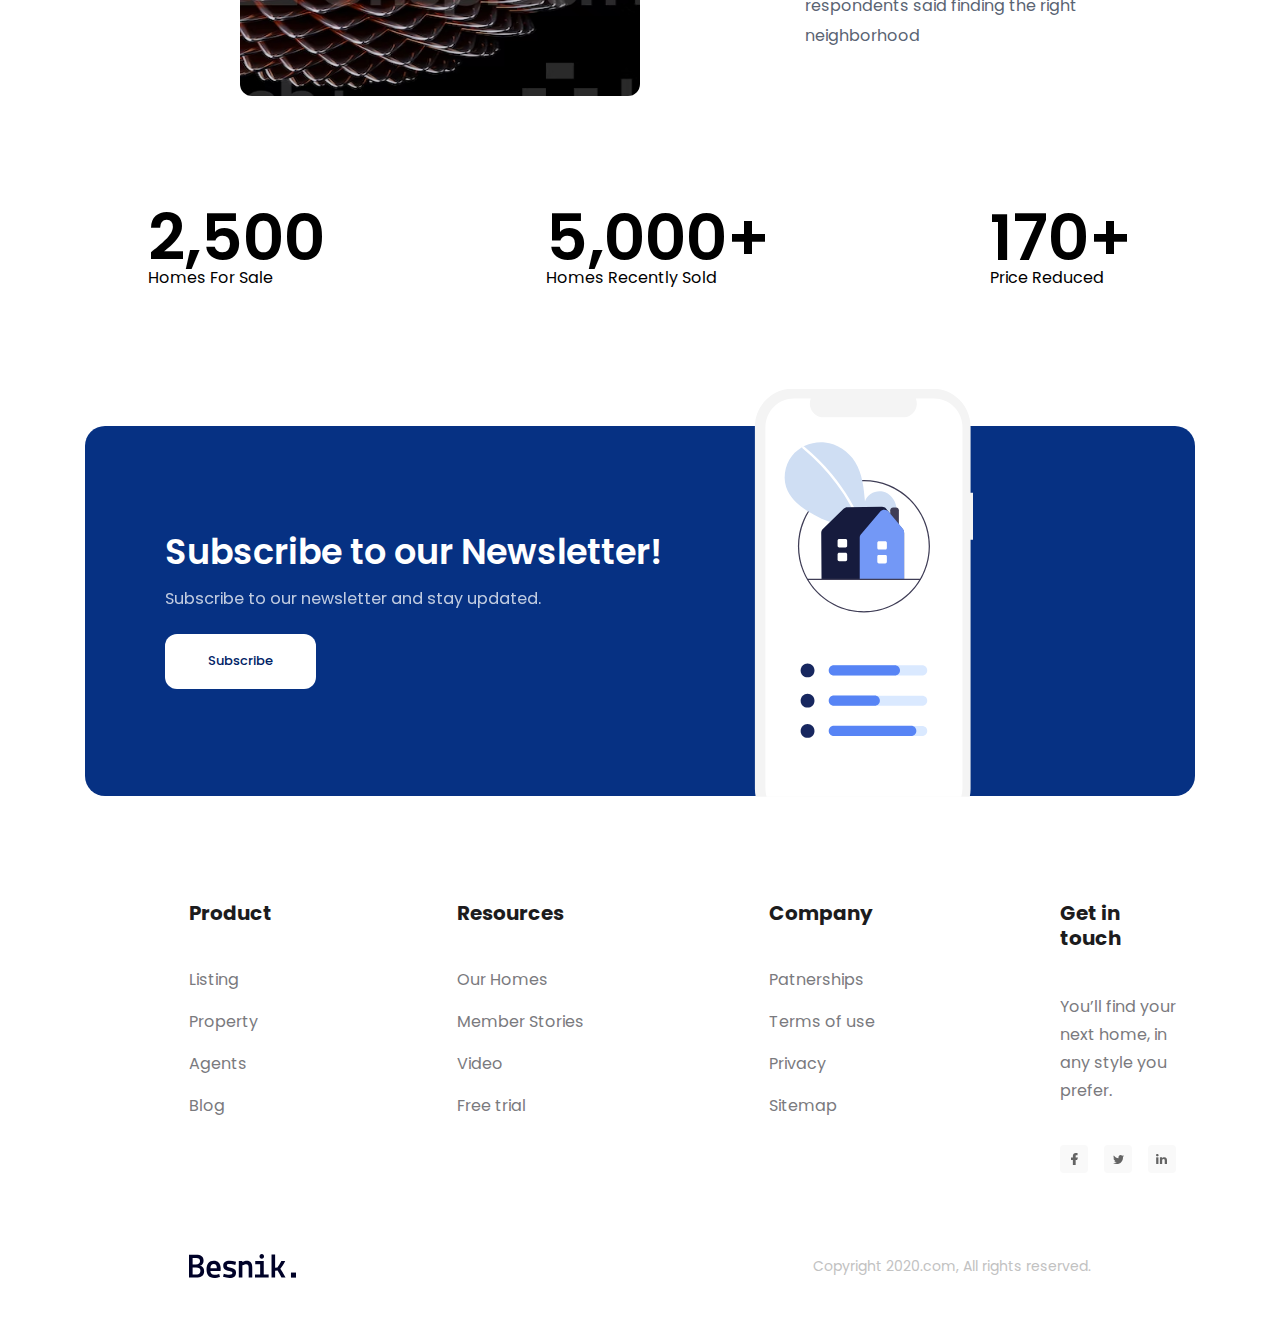
==== commit aa882bdb: "fix bug images" ====
--- a/project-1/index.html
+++ b/project-1/index.html
@@ -42,7 +42,7 @@
                             <a href="#!" class="btn hero-cta">More About Us</a>
                         </div>
                         <img
-                            src="/assets/img/hero-img.svg"
+                            src="./assets/img/hero-img.svg"
                             class="hero-img"
                             alt="Discover a place you'll love to live."
                         />
@@ -54,13 +54,33 @@
             <div class="clients">
                 <div class="content">
                     <div class="row">
-                        <img src="/assets/img/logo.svg" alt="Besnik." class="logo" />
+                        <img src="./assets/img/logo.svg" alt="Besnik." class="logo" />
                         <div class="starts">
-                            <img src="/assets/img//start.svg" alt="start" class="start" />
-                            <img src="/assets/img//start.svg" alt="start" class="start" />
-                            <img src="/assets/img//start.svg" alt="start" class="start" />
-                            <img src="/assets/img//start.svg" alt="start" class="start" />
-                            <img src="/assets/img//start.svg" alt="start" class="start" />
+                            <img
+                                src="./assets/img//start.svg"
+                                alt="start"
+                                class="start"
+                            />
+                            <img
+                                src="./assets/img//start.svg"
+                                alt="start"
+                                class="start"
+                            />
+                            <img
+                                src="./assets/img//start.svg"
+                                alt="start"
+                                class="start"
+                            />
+                            <img
+                                src="./assets/img//start.svg"
+                                alt="start"
+                                class="start"
+                            />
+                            <img
+                                src="./assets/img//start.svg"
+                                alt="start"
+                                class="start"
+                            />
                         </div>
                     </div>
                     <div class="row info">
@@ -70,31 +90,31 @@
                     <div class="row images">
                         <a href="#!"
                             ><img
-                                src="/assets/img/logo-1.png"
+                                src="./assets/img/logo-1.png"
                                 alt="Client 1"
                                 class="client"
                         /></a>
                         <a href="#!"
                             ><img
-                                src="/assets/img/logo-2.png"
+                                src="./assets/img/logo-2.png"
                                 alt="Client 2"
                                 class="client"
                         /></a>
                         <a href="#!"
                             ><img
-                                src="/assets/img/logo-3.png"
+                                src="./assets/img/logo-3.png"
                                 alt="Client 3"
                                 class="client"
                         /></a>
                         <a href="#!"
                             ><img
-                                src="/assets/img/logo-4.png"
+                                src="./assets/img/logo-4.png"
                                 alt="Client 4"
                                 class="client"
                         /></a>
                         <a href="#!"
                             ><img
-                                src="/assets/img/logo-5.png"
+                                src="./assets/img/logo-5.png"
                                 alt="Client 5"
                                 class="client"
                         /></a>
@@ -112,27 +132,27 @@
                     </p>
                     <ul class="list">
                         <li class="item">
-                            <img src="/assets/img/icon-1.svg" alt="" class="icon" />
+                            <img src="./assets/img/icon-1.svg" alt="" class="icon" />
                             <p class="label">Buyer Guides</p>
                             <a href="#!" class="link"
                                 >How to buy
-                                <img src="/assets/img/arrow.svg" class="arrow" alt="" />
+                                <img src="./assets/img/arrow.svg" class="arrow" alt="" />
                             </a>
                         </li>
                         <li class="item">
-                            <img src="/assets/img/icon-2.svg" alt="" class="icon" />
+                            <img src="./assets/img/icon-2.svg" alt="" class="icon" />
                             <p class="label">Renter Guides</p>
                             <a href="#!" class="link"
                                 >How to rent
-                                <img src="/assets/img/arrow.svg" class="arrow" alt="" />
+                                <img src="./assets/img/arrow.svg" class="arrow" alt="" />
                             </a>
                         </li>
                         <li class="item">
-                            <img src="/assets/img/icon-2.svg" alt="" class="icon" />
+                            <img src="./assets/img/icon-2.svg" alt="" class="icon" />
                             <p class="label">Seller Guides</p>
                             <a href="#!" class="link"
                                 >How to sell
-                                <img src="/assets/img/arrow.svg" class="arrow" alt="" />
+                                <img src="./assets/img/arrow.svg" class="arrow" alt="" />
                             </a>
                         </li>
                     </ul>
@@ -148,7 +168,7 @@
                         <span>Everything you need to know when you're looking</span>
                         <a href="#1" class="link">
                             <span>View All Properties</span>
-                            <img src="/assets/img/arrow.svg" class="arrow" />
+                            <img src="./assets/img/arrow.svg" class="arrow" />
                         </a>
                     </div>
 
@@ -156,7 +176,7 @@
                         <div class="item">
                             <a href="#1">
                                 <img
-                                    src="/assets/img/feature-1.png"
+                                    src="./assets/img/feature-1.png"
                                     alt="Nikko Apartments"
                                     class="thumb"
                                 />
@@ -169,7 +189,7 @@
                                 <div class="info">
                                     <div class="detail">
                                         <img
-                                            src="/assets/img/beds.svg"
+                                            src="./assets/img/beds.svg"
                                             alt=""
                                             class="icon"
                                         />
@@ -177,7 +197,7 @@
                                     </div>
                                     <div class="detail">
                                         <img
-                                            src="/assets/img/both.svg"
+                                            src="./assets/img/both.svg"
                                             alt=""
                                             class="icon"
                                         />
@@ -185,7 +205,7 @@
                                     </div>
                                     <dic class="detail">
                                         <img
-                                            src="/assets/img/sqft.svg"
+                                            src="./assets/img/sqft.svg"
                                             alt=""
                                             class="icon"
                                         />
@@ -197,7 +217,7 @@
                         <div class="item">
                             <a href="#1">
                                 <img
-                                    src="/assets/img/feature-2.png"
+                                    src="./assets/img/feature-2.png"
                                     alt="Nikko Apartments"
                                     class="thumb"
                                 />
@@ -210,7 +230,7 @@
                                 <div class="info">
                                     <div class="detail">
                                         <img
-                                            src="/assets/img/beds.svg"
+                                            src="./assets/img/beds.svg"
                                             alt=""
                                             class="icon"
                                         />
@@ -218,7 +238,7 @@
                                     </div>
                                     <div class="detail">
                                         <img
-                                            src="/assets/img/both.svg"
+                                            src="./assets/img/both.svg"
                                             alt=""
                                             class="icon"
                                         />
@@ -226,7 +246,7 @@
                                     </div>
                                     <dic class="detail">
                                         <img
-                                            src="/assets/img/sqft.svg"
+                                            src="./assets/img/sqft.svg"
                                             alt=""
                                             class="icon"
                                         />
@@ -238,7 +258,7 @@
                         <div class="item">
                             <a href="#1">
                                 <img
-                                    src="/assets/img/feature-3.png"
+                                    src="./assets/img/feature-3.png"
                                     alt="Nikko Apartments"
                                     class="thumb"
                                 />
@@ -253,7 +273,7 @@
                                 <div class="info">
                                     <div class="detail">
                                         <img
-                                            src="/assets/img/beds.svg"
+                                            src="./assets/img/beds.svg"
                                             alt=""
                                             class="icon"
                                         />
@@ -261,7 +281,7 @@
                                     </div>
                                     <div class="detail">
                                         <img
-                                            src="/assets/img/both.svg"
+                                            src="./assets/img/both.svg"
                                             alt=""
                                             class="icon"
                                         />
@@ -269,7 +289,7 @@
                                     </div>
                                     <dic class="detail">
                                         <img
-                                            src="/assets/img/sqft.svg"
+                                            src="./assets/img/sqft.svg"
                                             alt=""
                                             class="icon"
                                         />
@@ -289,7 +309,7 @@
                         <div class="img-block">
                             <img
                                 class="image"
-                                src="/assets/img/img.avif"
+                                src="./assets/img/img.avif"
                                 alt="You’ve found a neighborhood you love."
                             />
 
@@ -298,7 +318,7 @@
                                 <div class="row">
                                     <strong class="value">40,000+</strong>
                                     <img
-                                        src="/assets/img/arrow-trend.svg"
+                                        src="./assets/img/arrow-trend.svg"
                                         alt=""
                                         class="icon"
                                     />
@@ -312,109 +332,109 @@
                                 <div class="avatar-block">
                                     <div class="avatar-group">
                                         <img
-                                            src="/assets/img/avatar.jpg"
-                                            alt=""
-                                            class="avatar"
-                                        />
-                                        <img
-                                            src="/assets/img/avatar-2.jpg"
-                                            alt=""
-                                            class="avatar"
-                                        />
-                                    </div>
-                                    <div class="avatar-group">
-                                        <img
-                                            src="/assets/img/avatar.jpg"
-                                            alt=""
-                                            class="avatar"
-                                        />
-                                        <img
-                                            src="/assets/img/avatar-2.jpg"
-                                            alt=""
-                                            class="avatar"
-                                        />
-                                        <img
-                                            src="/assets/img/avatar.jpg"
-                                            alt=""
-                                            class="avatar"
-                                        />
-                                        <img
-                                            src="/assets/img/avatar-2.jpg"
-                                            alt=""
-                                            class="avatar"
-                                        />
-                                    </div>
-                                    <div class="avatar-group">
-                                        <img
-                                            src="/assets/img/avatar.jpg"
-                                            alt=""
-                                            class="avatar"
-                                        />
-                                        <img
-                                            src="/assets/img/avatar-2.jpg"
-                                            alt=""
-                                            class="avatar"
-                                        />
-                                        <img
-                                            src="/assets/img/avatar.jpg"
-                                            alt=""
-                                            class="avatar"
-                                        />
-                                    </div>
-                                    <div class="avatar-group">
-                                        <img
-                                            src="/assets/img/avatar-1.jfif"
-                                            alt=""
-                                            class="avatar"
-                                        />
-                                        <img
-                                            src="/assets/img/avatar-3.jfif"
-                                            alt=""
-                                            class="avatar"
-                                        />
-                                        <img
-                                            src="/assets/img/avatar-1.jfif"
-                                            alt=""
-                                            class="avatar"
-                                        />
-                                        <img
-                                            src="/assets/img/avatar-3.jfif"
-                                            alt=""
-                                            class="avatar"
-                                        />
-                                    </div>
-                                    <div class="avatar-group">
-                                        <img
-                                            src="/assets/img/avatar-1.jfif"
-                                            alt=""
-                                            class="avatar"
-                                        />
-                                        <img
-                                            src="/assets/img/avatar-3.jfif"
-                                            alt=""
-                                            class="avatar"
-                                        />
-                                    </div>
-                                    <div class="avatar-group">
-                                        <img
-                                            src="/assets/img/avatar-1.jfif"
-                                            alt=""
-                                            class="avatar"
-                                        />
-                                        <img
-                                            src="/assets/img/avatar-3.jfif"
-                                            alt=""
-                                            class="avatar"
-                                        />
-                                    </div>
-                                    <div class="avatar-group">
-                                        <img
-                                            src="/assets/img/avatar-1.jfif"
-                                            alt=""
-                                            class="avatar"
-                                        />
-                                        <img
-                                            src="/assets/img/avatar-3.jfif"
+                                            src="./assets/img/avatar.jpg"
+                                            alt=""
+                                            class="avatar"
+                                        />
+                                        <img
+                                            src="./assets/img/avatar-2.jpg"
+                                            alt=""
+                                            class="avatar"
+                                        />
+                                    </div>
+                                    <div class="avatar-group">
+                                        <img
+                                            src="./assets/img/avatar.jpg"
+                                            alt=""
+                                            class="avatar"
+                                        />
+                                        <img
+                                            src="./assets/img/avatar-2.jpg"
+                                            alt=""
+                                            class="avatar"
+                                        />
+                                        <img
+                                            src="./assets/img/avatar.jpg"
+                                            alt=""
+                                            class="avatar"
+                                        />
+                                        <img
+                                            src="./assets/img/avatar-2.jpg"
+                                            alt=""
+                                            class="avatar"
+                                        />
+                                    </div>
+                                    <div class="avatar-group">
+                                        <img
+                                            src="./assets/img/avatar.jpg"
+                                            alt=""
+                                            class="avatar"
+                                        />
+                                        <img
+                                            src="./assets/img/avatar-2.jpg"
+                                            alt=""
+                                            class="avatar"
+                                        />
+                                        <img
+                                            src="./assets/img/avatar.jpg"
+                                            alt=""
+                                            class="avatar"
+                                        />
+                                    </div>
+                                    <div class="avatar-group">
+                                        <img
+                                            src="./assets/img/avatar-1.jfif"
+                                            alt=""
+                                            class="avatar"
+                                        />
+                                        <img
+                                            src="./assets/img/avatar-3.jfif"
+                                            alt=""
+                                            class="avatar"
+                                        />
+                                        <img
+                                            src="./assets/img/avatar-1.jfif"
+                                            alt=""
+                                            class="avatar"
+                                        />
+                                        <img
+                                            src="./assets/img/avatar-3.jfif"
+                                            alt=""
+                                            class="avatar"
+                                        />
+                                    </div>
+                                    <div class="avatar-group">
+                                        <img
+                                            src="./assets/img/avatar-1.jfif"
+                                            alt=""
+                                            class="avatar"
+                                        />
+                                        <img
+                                            src="./assets/img/avatar-3.jfif"
+                                            alt=""
+                                            class="avatar"
+                                        />
+                                    </div>
+                                    <div class="avatar-group">
+                                        <img
+                                            src="./assets/img/avatar-1.jfif"
+                                            alt=""
+                                            class="avatar"
+                                        />
+                                        <img
+                                            src="./assets/img/avatar-3.jfif"
+                                            alt=""
+                                            class="avatar"
+                                        />
+                                    </div>
+                                    <div class="avatar-group">
+                                        <img
+                                            src="./assets/img/avatar-1.jfif"
+                                            alt=""
+                                            class="avatar"
+                                        />
+                                        <img
+                                            src="./assets/img/avatar-3.jfif"
                                             alt=""
                                             class="avatar"
                                         />
@@ -465,7 +485,7 @@
                             <a href="#!" class="link btn">Subscribe</a>
                         </div>
                         <img
-                            src="/assets/img/newletter.svg"
+                            src="./assets/img/newletter.svg"
                             alt="Subscribe to our Newsletter!"
                             class="image"
                         />
@@ -536,21 +556,21 @@
                             <div class="socials">
                                 <a href="#!" class="social-link">
                                     <img
-                                        src="/assets/img/facebook.svg"
+                                        src="./assets/img/facebook.svg"
                                         alt=""
                                         class="social-icon"
                                     />
                                 </a>
                                 <a href="#!" class="social-link">
                                     <img
-                                        src="/assets/img/twitter.svg"
+                                        src="./assets/img/twitter.svg"
                                         alt=""
                                         class="social-icon"
                                     />
                                 </a>
                                 <a href="#!" class="social-link">
                                     <img
-                                        src="/assets/img//linkedin.svg"
+                                        src="./assets/img//linkedin.svg"
                                         alt=""
                                         class="social-icon"
                                     />
@@ -559,7 +579,7 @@
                         </div>
                     </div>
                     <div class="row-copyright">
-                        <img src="/assets/img/logo.svg" alt="Besnik." class="logo" />
+                        <img src="./assets/img/logo.svg" alt="Besnik." class="logo" />
                         <p class="copyright">Copyright 2020.com, All rights reserved.</p>
                     </div>
                 </div>
